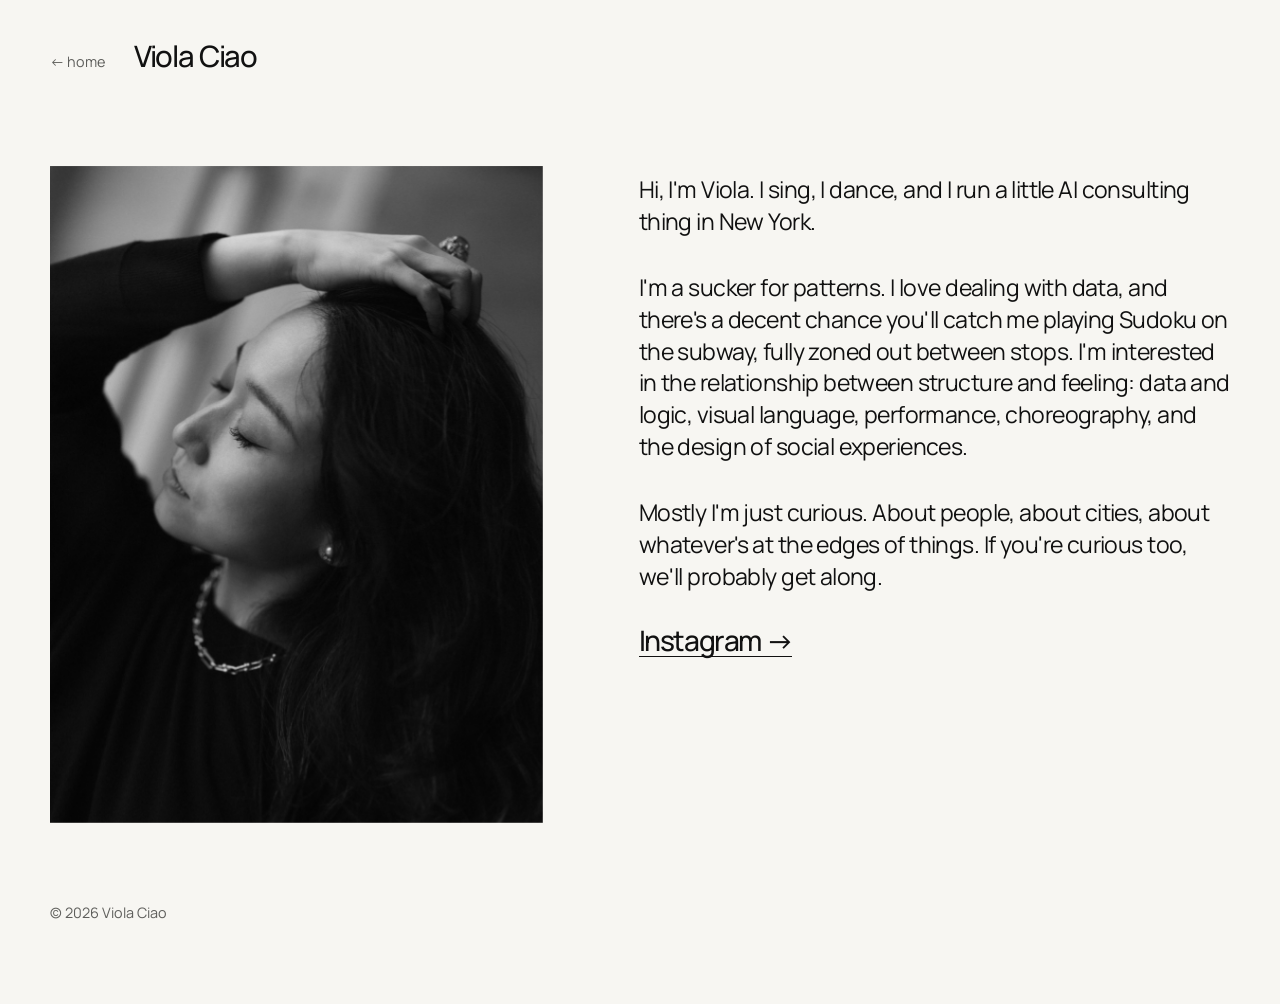
==== bio.html @ b55f03f6 "Update personal site" ====
<!DOCTYPE html>
<html lang="en">
<head>
    <meta charset="UTF-8">
    <meta name="viewport" content="width=device-width, initial-scale=1.0">
    <meta name="description" content="Bio — Viola Ciao. Singer, dancer, AI consultant, data person, New York.">
    <meta property="og:title" content="Bio — Viola Ciao">
    <meta property="og:description" content="Singer, dancer, AI consultant, data person, New York.">
    <meta property="og:type" content="website">
    <title>Bio — Viola Ciao</title>

    <link rel="preconnect" href="https://fonts.googleapis.com">
    <link rel="preconnect" href="https://fonts.gstatic.com" crossorigin>
    <link href="https://fonts.googleapis.com/css2?family=Manrope:wght@400;500;700&display=swap" rel="stylesheet">

    <style>
        :root {
            --bg: #f7f6f2;
            --ink: #111111;
            --muted: #5e5e5b;
            --line: rgba(17, 17, 17, 0.14);
            --soft-line: rgba(17, 17, 17, 0.08);
            --max: 1180px;
        }

        * {
            box-sizing: border-box;
            margin: 0;
            padding: 0;
        }

        html {
            scroll-behavior: smooth;
        }

        body {
            background: var(--bg);
            color: var(--ink);
            font-family: "Manrope", sans-serif;
            line-height: 1.45;
        }

        a {
            color: inherit;
            text-decoration: none;
        }

        img {
            display: block;
            width: 100%;
        }

        .page {
            width: min(var(--max), calc(100% - 2rem));
            margin: 0 auto;
            padding: 2.2rem 0 5rem;
        }

        /* ── Header ── */
        .masthead {
            display: flex;
            align-items: baseline;
            gap: 1.8rem;
        }

        .back {
            font-size: 0.9rem;
            color: var(--muted);
            border-bottom: 1px solid transparent;
            transition: border-color 0.2s;
        }

        .back:hover {
            border-color: var(--muted);
        }

        .site-name {
            font-size: clamp(1.8rem, 2.3vw, 2.5rem);
            font-weight: 500;
            letter-spacing: -0.04em;
        }

        /* ── Hero: sticky photo + statement ── */
        .hero {
            display: grid;
            grid-template-columns: 5fr 6fr;
            gap: 6rem;
            padding-top: 5.5rem;
            align-items: start;
        }

        .photo-lead {
            position: sticky;
            top: 2.5rem;
        }

        .photo-stack {
            position: relative;
        }

        .photo-stack img {
            width: 100%;
            aspect-ratio: 3 / 4;
            object-fit: cover;
            display: block;
        }

        .photo-stack .photo-hover {
            position: absolute;
            inset: 0;
            opacity: 0;
            transition: opacity 0.6s ease;
        }

        .photo-stack:hover .photo-hover {
            opacity: 1;
        }

        .statement {
            padding-top: 0.5rem;
        }

        .statement-label,
        .statement p.statement-label {
            font-size: 0.95rem !important;
            font-weight: 700 !important;
            color: var(--muted);
            letter-spacing: 0.02em;
            text-transform: lowercase;
            margin-bottom: 1.2rem;
        }

        .statement p {
            font-size: clamp(1.25rem, 1.8vw, 1.75rem);
            font-weight: 400;
            letter-spacing: -0.025em;
            line-height: 1.38;
            color: var(--ink);
        }

        .statement p + p {
            margin-top: 1.5em;
        }

        /* ── Lower section: details ── */
        .lower {
            margin-top: 6rem;
            padding-top: 3rem;
            border-top: 1px solid var(--soft-line);
        }

        .details {
            display: grid;
            grid-template-columns: 1fr 1fr;
            gap: 4rem;
            align-items: start;
        }


        .detail-block {}

        .detail-label {
            font-size: 0.78rem;
            color: var(--muted);
            letter-spacing: 0.08em;
            text-transform: uppercase;
            margin-bottom: 0.7rem;
        }

        .detail-value {
            font-size: 0.98rem;
            line-height: 1.7;
            color: var(--ink);
        }

        .detail-value a {
            border-bottom: 1px solid var(--line);
            transition: border-color 0.2s;
        }

        .detail-value a:hover {
            border-color: var(--ink);
        }


        /* ── Big link row ── */
        .link-row {
            display: flex;
            flex-direction: column;
            gap: 0.25rem;
        }

        .link-row a {
            display: inline-block;
            font-size: clamp(1.5rem, 2.2vw, 2rem);
            font-weight: 500;
            letter-spacing: -0.05em;
            line-height: 1.1;
            border-bottom: 1px solid var(--ink);
            width: fit-content;
        }

        /* ── Footer ── */
        .footer {
            margin-top: 5rem;
            color: var(--muted);
            font-size: 0.9rem;
        }

        /* ── Responsive ── */
        @media (max-width: 860px) {
            .hero {
                grid-template-columns: 1fr;
                gap: 2.8rem;
            }

            .photo-lead {
                position: static;
            }
        }

        @media (max-width: 640px) {
            .page {
                width: min(var(--max), calc(100% - 1.25rem));
                padding-top: 1.5rem;
            }

            .hero {
                padding-top: 3rem;
            }

            .statement p {
                font-size: clamp(1.1rem, 5vw, 1.3rem);
            }
        }
    </style>
</head>
<body>
    <div class="page">

        <header class="masthead">
            <a href="/" class="back">← home</a>
            <span class="site-name">Viola Ciao</span>
        </header>

        <main>

            <!-- Hero -->
            <section class="hero">
                <div class="photo-lead">
                    <div class="photo-stack">
                        <img src="assets/bio/IMG_1672.JPG" alt="Viola Ciao">
                        <img src="assets/bio/IMG_0467.JPG" alt="Viola Ciao" class="photo-hover">
                    </div>
                </div>

                <div class="statement">
                    <p>Hi, I'm Viola. I sing, I dance, and I run a little AI consulting thing in New York.</p>
                    <p>I'm a sucker for patterns. I love dealing with data, and there's a decent chance you'll catch me playing Sudoku on the subway, fully zoned out between stops. I'm interested in the relationship between structure and feeling: data and logic, visual language, performance, choreography, and the design of social experiences.</p>
                    <p>Mostly I'm just curious. About people, about cities, about whatever's at the edges of things. If you're curious too, we'll probably get along.</p>
                    <div class="link-row" style="margin-top: 2rem;">
                        <a href="https://www.instagram.com/violaciao" target="_blank" rel="noopener">Instagram →</a>
                    </div>
                </div>
            </section>


        </main>

        <footer class="footer">
            © <span id="year"></span> Viola Ciao
        </footer>
    </div>

    <script>
        document.getElementById("year").textContent = new Date().getFullYear();
    </script>
</body>
</html>
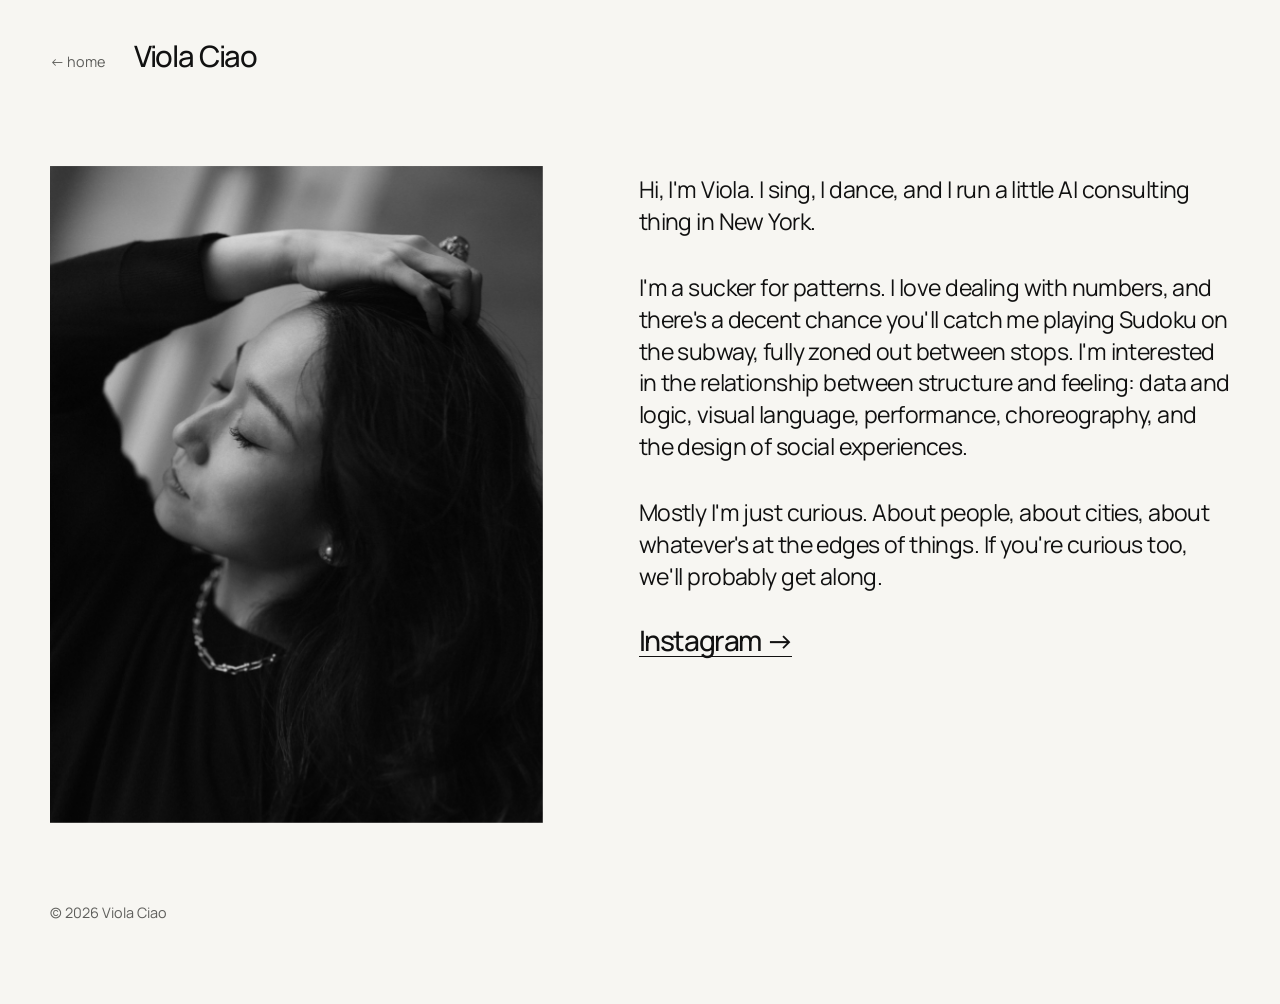
==== commit 34bfe02f: "Add interactive teddy puppy puzzle" ====
--- a/bio.html
+++ b/bio.html
@@ -256,7 +256,7 @@
 
                 <div class="statement">
                     <p>Hi, I'm Viola. I sing, I dance, and I run a little AI consulting thing in New York.</p>
-                    <p>I'm a sucker for patterns. I love dealing with data, and there's a decent chance you'll catch me playing Sudoku on the subway, fully zoned out between stops. I'm interested in the relationship between structure and feeling: data and logic, visual language, performance, choreography, and the design of social experiences.</p>
+                    <p>I'm a sucker for patterns. I love dealing with numbers, and there's a decent chance you'll catch me playing Sudoku on the subway, fully zoned out between stops. I'm interested in the relationship between structure and feeling: data and logic, visual language, performance, choreography, and the design of social experiences.</p>
                     <p>Mostly I'm just curious. About people, about cities, about whatever's at the edges of things. If you're curious too, we'll probably get along.</p>
                     <div class="link-row" style="margin-top: 2rem;">
                         <a href="https://www.instagram.com/violaciao" target="_blank" rel="noopener">Instagram →</a>
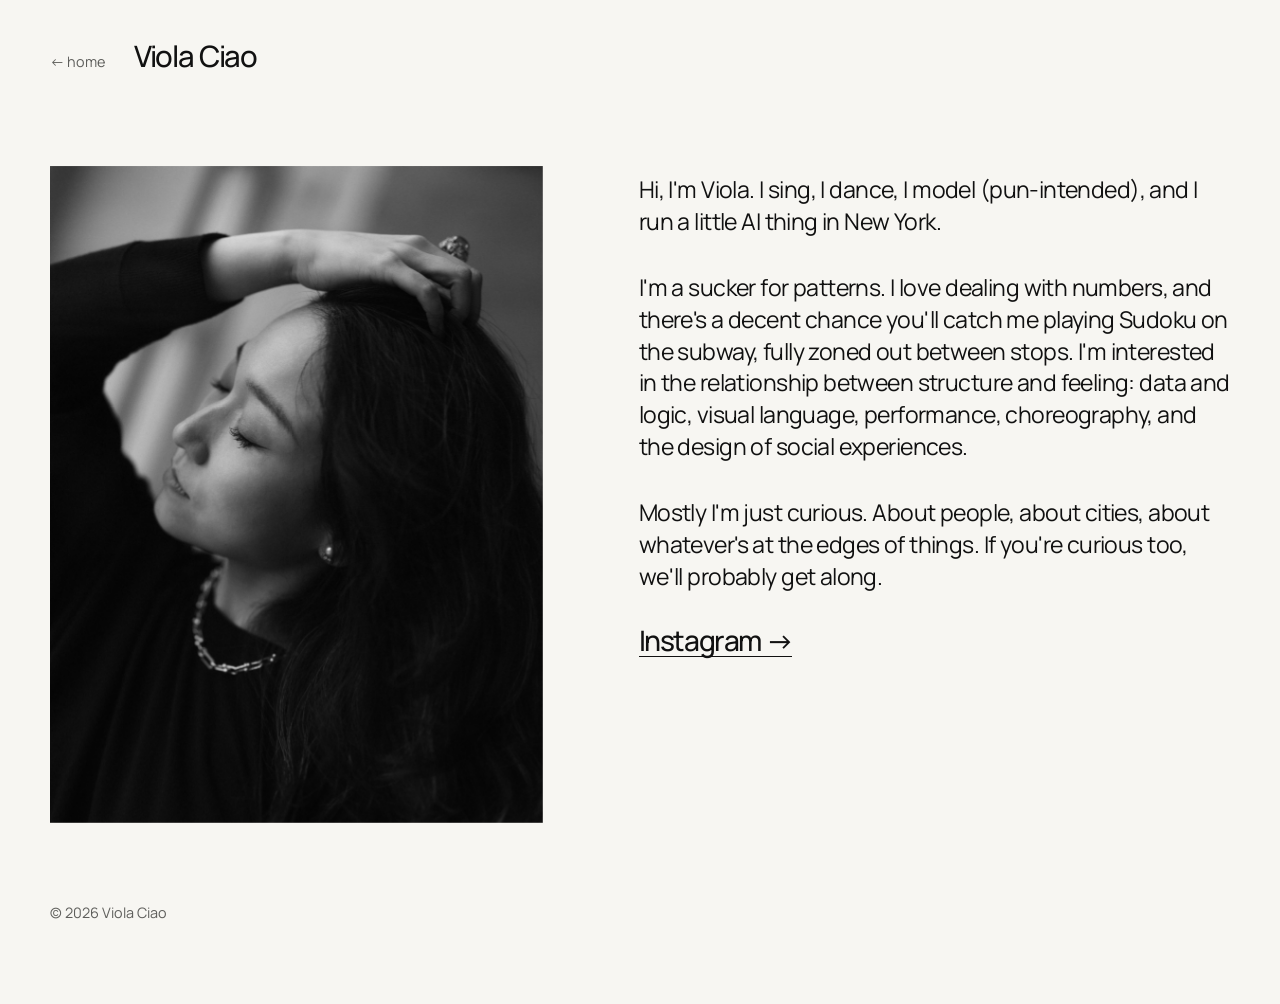
==== commit 0f0e85f2: "Add homepage puzzle interactions" ====
--- a/bio.html
+++ b/bio.html
@@ -255,7 +255,7 @@
                 </div>
 
                 <div class="statement">
-                    <p>Hi, I'm Viola. I sing, I dance, and I run a little AI consulting thing in New York.</p>
+                    <p>Hi, I'm Viola. I sing, I dance, I model (pun-intended), and I run a little AI thing in New York.</p>
                     <p>I'm a sucker for patterns. I love dealing with numbers, and there's a decent chance you'll catch me playing Sudoku on the subway, fully zoned out between stops. I'm interested in the relationship between structure and feeling: data and logic, visual language, performance, choreography, and the design of social experiences.</p>
                     <p>Mostly I'm just curious. About people, about cities, about whatever's at the edges of things. If you're curious too, we'll probably get along.</p>
                     <div class="link-row" style="margin-top: 2rem;">
